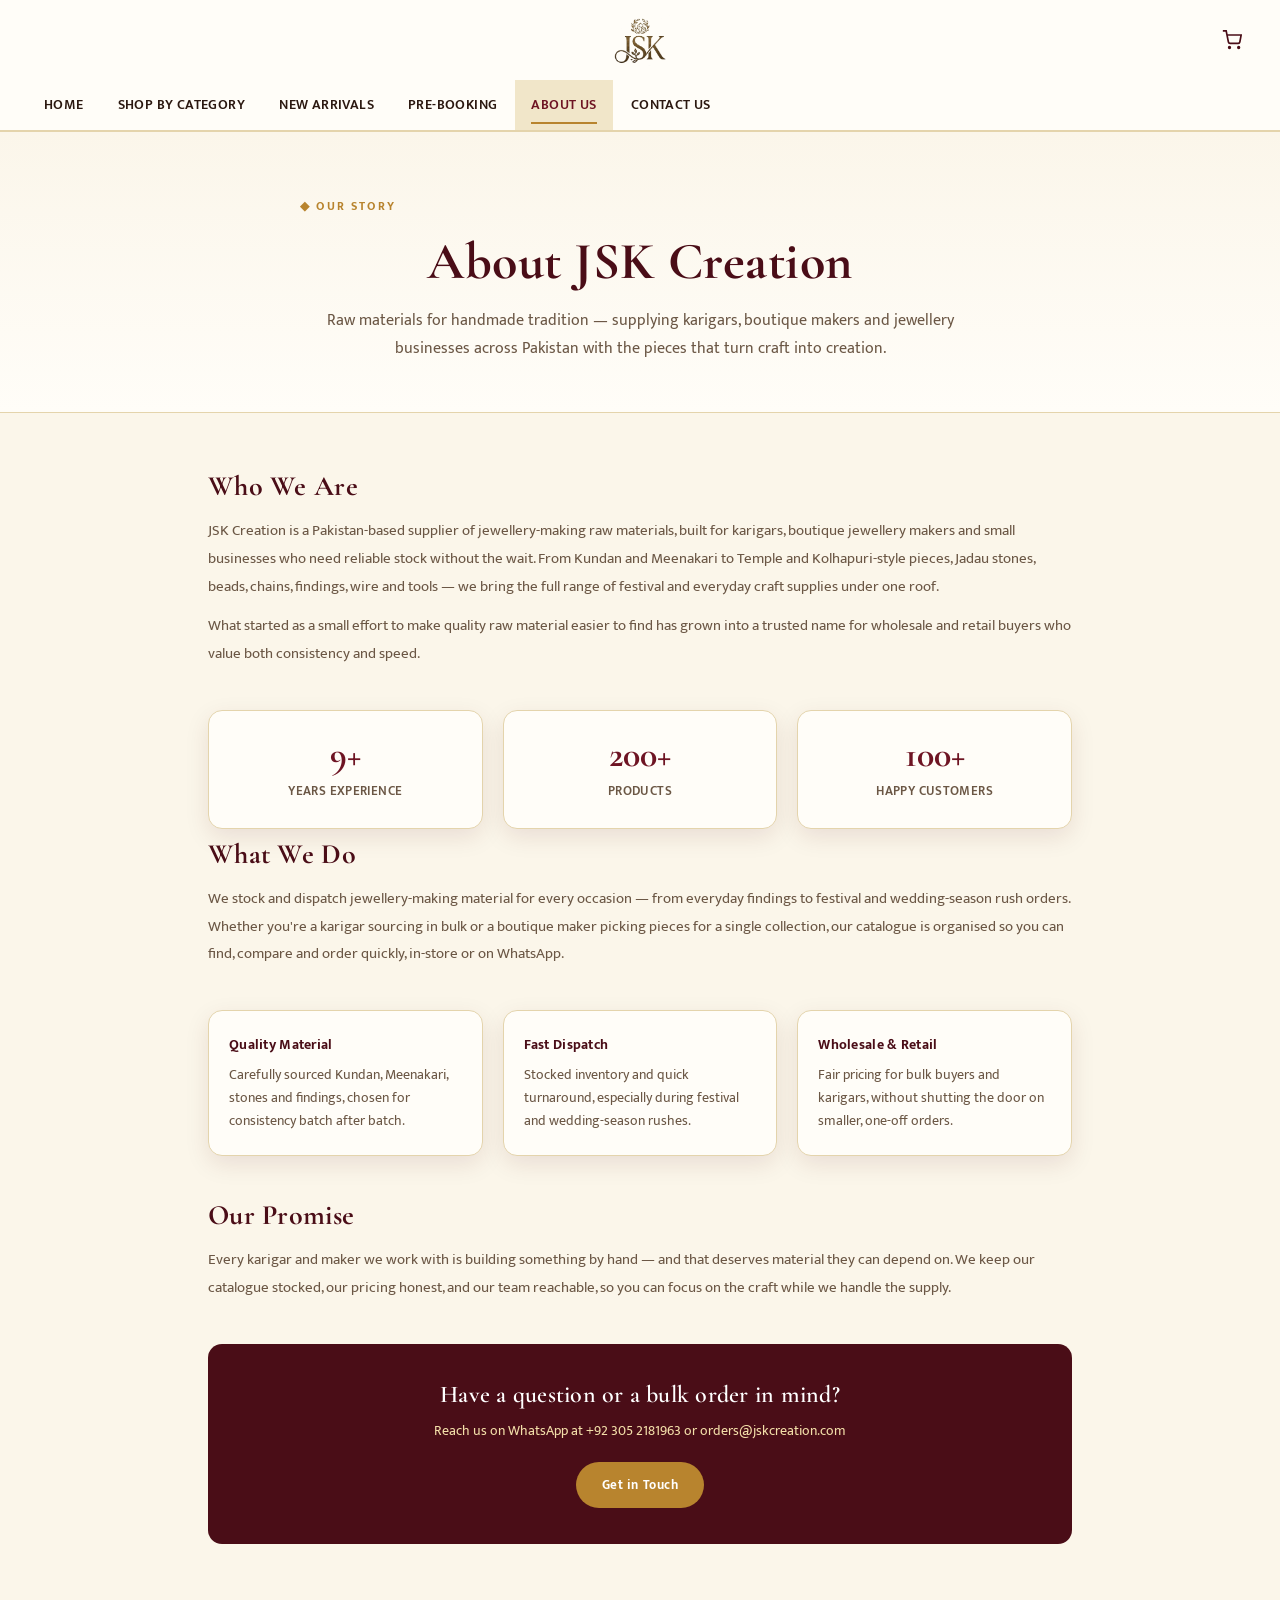
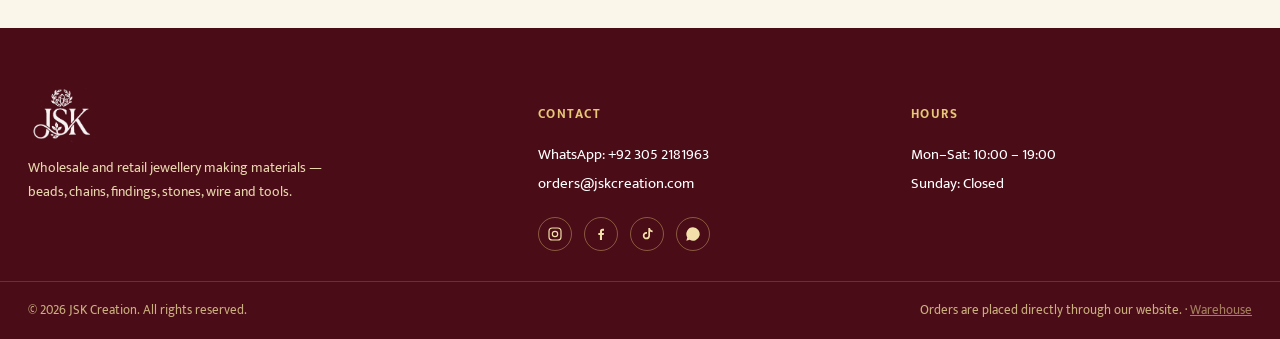
==== about.html @ a43fcdb5 "Add files via upload" ====
<!DOCTYPE html>
<html lang="en">
<head>
<meta charset="UTF-8">
<meta name="viewport" content="width=device-width, initial-scale=1.0">
<title>About Us — JSK Creation | Jewellery Making Raw Materials, Pakistan</title>
<link rel="icon" href="favicon.ico" sizes="any">
<link rel="icon" type="image/png" sizes="32x32" href="favicon-32x32.png">
<link rel="icon" type="image/png" sizes="16x16" href="favicon-16x16.png">
<link rel="apple-touch-icon" sizes="180x180" href="apple-touch-icon.png">
<link rel="icon" type="image/png" sizes="192x192" href="favicon-192.png">
<link rel="preconnect" href="https://fonts.googleapis.com">
<link href="https://fonts.googleapis.com/css2?family=Cormorant+Garamond:ital,wght@0,500;0,600;0,700;1,500&family=Mukta:wght@300;400;500;600;700&display=swap" rel="stylesheet">
<style>
/* ============ TOKENS ============ */
:root{
  --ivory:#FBF6EA;
  --ivory-deep:#F1E6C9;
  --paper:#FFFDF8;
  --maroon:#6E1423;
  --maroon-deep:#4A0D17;
  --maroon-soft:#8C2233;
  --gold:#B8842E;
  --gold-light:#E7C878;
  --gold-pale:#F3DFA9;
  --green:#2E4A3B;
  --green-deep:#1C2F26;
  --ink:#2B1810;
  --ink-soft:#6B5745;
  --line:#E4D4AC;
  --white:#FFFFFF;
  --shadow: 0 8px 24px rgba(74,13,23,0.10);
  --shadow-lg: 0 20px 50px rgba(74,13,23,0.18);
  --radius: 14px;
  --maxw: 1280px;
  --ease: cubic-bezier(.4,0,.2,1);
  --ease-out: cubic-bezier(.16,1,.3,1);
}
*{box-sizing:border-box;}
html{scroll-behavior:smooth;}
body{
  margin:0;
  background:var(--ivory);
  color:var(--ink);
  font-family:'Mukta',sans-serif;
  font-weight:400;
  -webkit-font-smoothing:antialiased;
}
h1,h2,h3,h4{
  font-family:'Cormorant Garamond',serif;
  font-weight:600;
  color:var(--maroon-deep);
  margin:0;
  letter-spacing:.01em;
}
a{color:inherit;text-decoration:none;}
button{font-family:inherit;cursor:pointer;}
img{max-width:100%;display:block;}
.wrap{max-width:var(--maxw);margin:0 auto;padding:0 28px;}
.eyebrow{
  font-family:'Mukta',sans-serif;
  font-size:12.5px;
  font-weight:700;
  letter-spacing:.16em;
  text-transform:uppercase;
  color:var(--maroon);
}
.eyebrow::before{content:"◆ ";color:var(--gold);}
:focus-visible{outline:2px solid var(--maroon);outline-offset:2px;}

/* ============ HEADER ============ */
header.site-header{
  background:var(--paper);
  border-bottom:1px solid var(--line);
  position:sticky;top:0;z-index:60;
  transition:box-shadow 0.45s ease;transition-timing-function:var(--ease);
}
header.site-header.is-scrolled{box-shadow:0 6px 22px rgba(74,13,23,.09);}
.header-row{
  display:grid;grid-template-columns:1fr auto 1fr;align-items:center;
  padding:14px 28px;gap:16px;
}
.header-row .left-slot{display:flex;align-items:center;gap:10px;}
.logo{
  display:flex;align-items:center;gap:10px;
  font-family:'Cormorant Garamond',serif;
  font-size:clamp(21px,3vw,28px);font-weight:700;color:var(--maroon-deep);
  min-width:0;justify-self:center;
}
.logo .logo-text{min-width:0;overflow:hidden;text-overflow:ellipsis;white-space:nowrap;}
.logo-mark{height:52px;width:auto;flex:none;display:block;}
.logo small{display:block;font-family:'Mukta',sans-serif;font-size:10.5px;letter-spacing:.14em;color:var(--ink-soft);font-weight:600;text-transform:uppercase;white-space:nowrap;}
.header-actions{display:flex;align-items:center;gap:6px;flex:none;justify-self:end;}
.icon-btn{
  background:none;border:none;color:var(--maroon-deep);
  display:flex;align-items:center;justify-content:center;
  width:40px;height:40px;border-radius:50%;position:relative;
  transition:background 0.25s;transition-timing-function:var(--ease);flex:none;
}
.icon-btn:hover{background:var(--ivory-deep);}
.icon-btn svg{width:20px;height:20px;}
.cart-count{
  position:absolute;top:-2px;right:-2px;background:var(--maroon);color:#fff;
  font-size:10.5px;font-weight:700;border-radius:50%;width:17px;height:17px;
  display:flex;align-items:center;justify-content:center;border:1.5px solid var(--paper);
}
.search-box{
  display:flex;align-items:center;gap:8px;background:var(--ivory-deep);
  border-radius:30px;padding:0;max-width:0;overflow:hidden;transition:max-width 0.5s ease, padding 0.5s ease;transition-timing-function:var(--ease);
}
.search-box.open{max-width:240px;padding:0 6px 0 16px;}
.search-box input{
  border:none;background:none;outline:none;padding:9px 0;font-family:'Mukta',sans-serif;
  font-size:14px;width:180px;color:var(--ink);
}
.search-box svg{width:16px;height:16px;color:var(--ink-soft);flex:none;}

/* animated hamburger icon */
.mobile-toggle{flex:none;}
.mobile-toggle .hbg{width:20px;height:14px;position:relative;display:block;}
.mobile-toggle .hbg span{
  position:absolute;left:0;width:100%;height:2px;background:currentColor;border-radius:2px;
  transition:transform 0.45s ease, opacity 0.35s ease, top 0.35s ease;transition-timing-function:var(--ease);
}
.mobile-toggle .hbg span:nth-child(1){top:0;}
.mobile-toggle .hbg span:nth-child(2){top:6px;}
.mobile-toggle .hbg span:nth-child(3){top:12px;}
.mobile-toggle.active .hbg span:nth-child(1){top:6px;transform:rotate(45deg);}
.mobile-toggle.active .hbg span:nth-child(2){opacity:0;}
.mobile-toggle.active .hbg span:nth-child(3){top:6px;transform:rotate(-135deg);}

/* mobile nav backdrop */
.nav-overlay{
  position:fixed;inset:0;background:rgba(43,24,16,.38);
  opacity:0;visibility:hidden;transition:opacity 0.45s ease, visibility 0.45s ease;transition-timing-function:var(--ease);z-index:74;
}
.nav-overlay.open{opacity:1;visibility:visible;}

/* ============ NAV / MEGA MENU ============ */
nav.main-nav{background:var(--paper);border-bottom:1px solid var(--line);}
.nav-row{display:flex;align-items:center;gap:2px;padding:0 28px;max-width:var(--maxw);margin:0 auto;position:relative;}
.nav-item{position:relative;}
.nav-link{
  display:flex;align-items:center;gap:5px;color:var(--ink);
  font-size:13.5px;font-weight:600;letter-spacing:.03em;text-transform:uppercase;
  padding:14px 16px;transition:color 0.25s, background 0.25s;transition-timing-function:var(--ease);
}
.nav-link:hover, .nav-link.active{color:var(--maroon);background:var(--ivory-deep);}
.nav-link svg{width:12px;height:12px;transition:transform 0.35s;transition-timing-function:var(--ease);}
.nav-item:hover .nav-link svg{transform:rotate(180deg);}
.mega-panel{
  position:absolute;left:0;top:100%;background:var(--paper);
  border:1px solid var(--line);border-top:3px solid var(--gold);
  box-shadow:var(--shadow-lg);border-radius:0 0 10px 10px;
  padding:26px 30px;display:none;gap:26px 34px;width:min(920px, 86vw);
  grid-template-columns:repeat(5,1fr);z-index:70;
}
.nav-item:hover .mega-panel, .nav-item:focus-within .mega-panel{display:grid;}
.mega-panel-more{grid-template-columns:1fr;width:220px;padding:16px;}
.mega-col h5{
  font-family:'Mukta',sans-serif;font-size:12px;font-weight:700;letter-spacing:.08em;
  text-transform:uppercase;color:var(--maroon);margin-bottom:10px;display:flex;align-items:center;gap:6px;
}
.mega-col h5 .ic{width:15px;height:15px;color:var(--gold);flex:none;}
.mega-col ul{list-style:none;margin:0;padding:0;}
.mega-col li a{
  display:block;padding:5px 0;font-size:13.5px;color:var(--ink-soft);
  border-bottom:1px dashed transparent;transition:color 0.25s;transition-timing-function:var(--ease);
}
.mega-col li a:hover{color:var(--maroon);border-color:var(--gold-light);}
.mega-view-all{grid-column:1/-1;border-top:1px dashed var(--line);padding-top:14px;margin-top:2px;text-align:center;}
.mega-view-all a{
  font-family:'Mukta',sans-serif;font-size:12.5px;font-weight:700;letter-spacing:.04em;
  text-transform:uppercase;color:var(--maroon);
}
.mega-view-all a:hover{color:var(--maroon-deep);}
.mobile-toggle{display:none;background:none;border:none;color:var(--maroon-deep);padding:12px;}
.mobile-toggle svg{width:22px;height:22px;}
.nav-link{position:relative;}
.nav-link::after{
  content:"";position:absolute;left:16px;right:16px;bottom:6px;height:2px;background:var(--gold);
  transform:scaleX(0);transform-origin:left;transition:transform 0.35s ease;transition-timing-function:var(--ease);
}
.nav-link:hover::after, .nav-link.active::after{transform:scaleX(1);}

/* ============ HERO / PROMO BANNER ============ */
.hero{position:relative;background:var(--paper);padding:0;}
.btn{
  display:inline-flex;align-items:center;gap:8px;padding:13px 26px;border-radius:40px;
  font-size:14px;font-weight:700;letter-spacing:.03em;text-transform:uppercase;
  border:1.5px solid transparent;transition:transform 0.25s, box-shadow 0.25s, background 0.25s, color 0.25s;transition-timing-function:var(--ease);
}
.btn:active{transform:scale(.97);}
.btn-primary{background:var(--maroon);color:#fff;box-shadow:0 10px 22px rgba(110,20,35,.28);}
.btn-primary:hover{background:var(--maroon-deep);box-shadow:0 12px 26px rgba(110,20,35,.36);}
.btn-outline{border-color:var(--maroon);color:var(--maroon);}
.btn-outline:hover{background:var(--maroon);color:#fff;}
.btn-gold{background:var(--gold);color:var(--maroon-deep);}
.btn-gold:hover{background:var(--gold-light);}
.btn[disabled]{opacity:.7;cursor:default;}

/* full-bleed promo banner slider (signature element) */
.hero-split{width:100%;}
.hero-slider{position:relative;width:100%;height:480px;overflow:hidden;}
.hero-slides{position:relative;width:100%;height:100%;}
.hero-slide{position:absolute;inset:0;opacity:0;pointer-events:none;transition:opacity 0.7s ease;transition-timing-function:var(--ease);}
.hero-slide.active{opacity:1;pointer-events:auto;}
.slide-art{position:relative;width:100%;height:100%;}

.promo-banner{position:relative;width:100%;height:100%;display:flex;align-items:center;overflow:hidden;background:var(--maroon-deep);}
.promo-photo{position:absolute;inset:0;width:100%;height:100%;object-fit:cover;object-position:center;z-index:0;}
.promo-scrim{position:absolute;inset:0;z-index:1;}
.promo-1 .promo-scrim{background:linear-gradient(100deg, rgba(74,13,23,.94) 0%, rgba(74,13,23,.80) 30%, rgba(74,13,23,.30) 60%, rgba(74,13,23,.08) 85%);}
.promo-2 .promo-scrim{background:linear-gradient(100deg, rgba(28,47,38,.94) 0%, rgba(28,47,38,.80) 30%, rgba(28,47,38,.30) 60%, rgba(28,47,38,.08) 85%);}
.promo-3 .promo-scrim{background:linear-gradient(100deg, rgba(110,20,35,.94) 0%, rgba(110,20,35,.80) 30%, rgba(110,20,35,.30) 60%, rgba(110,20,35,.08) 85%);}
.promo-4 .promo-scrim{background:linear-gradient(100deg, rgba(43,47,74,.94) 0%, rgba(43,47,74,.80) 30%, rgba(43,47,74,.30) 60%, rgba(43,47,74,.08) 85%);}

.promo-frame{
  position:absolute;inset:14px;border:1px solid rgba(255,255,255,.35);
  border-radius:4px;pointer-events:none;z-index:2;
}
.promo-content{position:relative;z-index:3;max-width:640px;padding:0 6vw;}
.promo-eyebrow{
  display:inline-flex;align-items:center;gap:8px;color:var(--gold-pale);
  font-size:12.5px;font-weight:700;letter-spacing:.16em;text-transform:uppercase;margin-bottom:16px;
}
.promo-eyebrow::before{content:"◆";color:var(--gold-light);}
.promo-content h1{
  font-family:'Cormorant Garamond',serif;font-weight:700;text-transform:uppercase;
  font-size:clamp(30px,4.6vw,58px);line-height:1.05;color:#fff;margin-bottom:16px;
  text-shadow:0 4px 24px rgba(0,0,0,.25);
}
.promo-content h1 span{color:var(--gold-light);}
.promo-content p{font-size:15.5px;line-height:1.7;color:rgba(255,255,255,.86);max-width:440px;margin-bottom:26px;}
.promo-cta{
  position:absolute;right:32px;bottom:28px;z-index:5;
  display:inline-flex;align-items:center;gap:8px;background:var(--maroon-deep);color:#fff;
  border:1.5px solid var(--gold-light);padding:13px 26px;border-radius:40px;
  font-size:12.5px;font-weight:700;letter-spacing:.06em;text-transform:uppercase;
  box-shadow:0 12px 26px rgba(0,0,0,.3);transition:transform 0.25s, background 0.25s;transition-timing-function:var(--ease);
}
.promo-cta:hover{transform:translateY(-2px);background:var(--maroon);}

.slide-arrow{
  position:absolute;top:50%;transform:translateY(-50%);width:42px;height:42px;border-radius:50%;
  background:rgba(255,255,255,.14);border:1px solid rgba(255,255,255,.5);display:flex;align-items:center;justify-content:center;
  color:#fff;opacity:0;transition:opacity 0.35s, background 0.25s;transition-timing-function:var(--ease);z-index:6;backdrop-filter:blur(3px);
}
.slide-arrow svg{width:18px;height:18px;}
.slide-arrow:hover{background:rgba(255,255,255,.28);}
.hero-slider:hover .slide-arrow{opacity:1;}
.slide-arrow.prev{left:20px;}
.slide-arrow.next{right:20px;}
.slide-dots{position:absolute;bottom:20px;left:50%;transform:translateX(-50%);display:flex;gap:8px;z-index:6;}
.slide-dot{width:9px;height:9px;border-radius:5px;border:1.5px solid rgba(255,255,255,.7);background:rgba(255,255,255,.25);cursor:pointer;transition:all 0.35s;transition-timing-function:var(--ease);padding:0;}
.slide-dot.active{background:var(--gold-light);border-color:var(--gold-light);width:26px;}
.breadcrumb-row{padding:14px 0;font-size:13px;color:var(--ink-soft);border-bottom:1px solid var(--line);}
.breadcrumb-row .wrap{padding:0 28px;}
.breadcrumb-row a{color:var(--maroon);font-weight:600;}
@media (max-width:1080px){
}
@media (max-width:860px){
  .hero-slider{height:380px;}
  .promo-content p{display:none;}
}
@media (max-width:720px){
  .hero-slider{height:300px;}
  .promo-content{padding:0 24px;}
  .promo-cta{right:20px;bottom:22px;padding:11px 18px;font-size:11px;}
}
@media (max-width:480px){
}

/* ============ SECTION SHARED ============ */
section{padding:56px 0;}
.section-head{display:flex;justify-content:space-between;align-items:flex-end;margin-bottom:28px;gap:20px;flex-wrap:wrap;}
.section-head h2{font-size:clamp(26px,3vw,38px);font-style:italic;}
.section-head p.sub{color:var(--ink-soft);margin-top:6px;font-size:14.5px;}
.link-more{font-size:13px;font-weight:700;letter-spacing:.05em;text-transform:uppercase;color:var(--maroon);border-bottom:1.5px solid var(--gold);padding-bottom:2px;white-space:nowrap;}
.link-more:hover{color:var(--maroon-deep);}

/* ============ TRENDING SCROLL ============ */
.trending-scroll{
  display:flex;gap:18px;overflow-x:auto;scroll-snap-type:x mandatory;
  margin:0 -28px;width:calc(100% + 56px);padding:6px 20px 18px;
}
.trending-scroll::-webkit-scrollbar{height:6px;}
.trending-scroll::-webkit-scrollbar-thumb{background:var(--gold-light);border-radius:6px;}
.trend-tile{
  flex:none;width:168px;scroll-snap-align:start;text-align:center;cursor:pointer;
  position:relative;padding-top:12px;
}
.trend-tile .art{
  width:168px;height:168px;border-radius:50%;position:relative;overflow:hidden;
  border:3px solid var(--gold);box-shadow:var(--shadow);transition:transform 0.35s, box-shadow 0.35s;transition-timing-function:var(--ease);
}
.trend-tile:hover .art{transform:translateY(-6px);box-shadow:var(--shadow-lg);}
.trend-tile p{margin-top:12px;font-weight:600;font-size:14.5px;color:var(--maroon-deep);}
.trend-tile .badge-tag{
  position:absolute;top:0;left:50%;transform:translateX(-50%);white-space:nowrap;
  box-shadow:0 3px 8px rgba(74,13,23,.25);
}

/* ============ PRODUCT ART (reusable swatches) ============ */
.product-art{
  aspect-ratio:1/1;border-radius:var(--radius);position:relative;overflow:hidden;
  background:linear-gradient(150deg, var(--base1), var(--base2));
}
.trend-tile .art{background:linear-gradient(150deg, var(--base1), var(--base2));}
[data-art="cluster"]{
  background-image:
    radial-gradient(circle at 32% 32%, var(--c1) 0 15%, transparent 16%),
    radial-gradient(circle at 32% 32%, var(--gold) 0 19%, transparent 20%),
    radial-gradient(circle at 68% 26%, var(--c2) 0 11%, transparent 12%),
    radial-gradient(circle at 68% 26%, var(--gold) 0 14.5%, transparent 15.5%),
    radial-gradient(circle at 54% 60%, var(--c1) 0 18%, transparent 19%),
    radial-gradient(circle at 54% 60%, var(--gold) 0 22.5%, transparent 23.5%),
    radial-gradient(circle at 78% 68%, var(--c2) 0 9%, transparent 10%),
    radial-gradient(circle at 78% 68%, var(--gold) 0 12%, transparent 13%),
    radial-gradient(circle at 22% 76%, var(--c2) 0 8%, transparent 9%),
    radial-gradient(circle at 22% 76%, var(--gold) 0 10.5%, transparent 11.5%),
    linear-gradient(150deg, var(--base1), var(--base2));
}
[data-art="strand"]{
  background-image:
    radial-gradient(circle at 15% 50%, var(--c1) 0 8%, transparent 9%),
    radial-gradient(circle at 15% 50%, var(--gold) 0 10.5%, transparent 11.5%),
    radial-gradient(circle at 35% 38%, var(--c2) 0 8%, transparent 9%),
    radial-gradient(circle at 35% 38%, var(--gold) 0 10.5%, transparent 11.5%),
    radial-gradient(circle at 55% 58%, var(--c1) 0 8%, transparent 9%),
    radial-gradient(circle at 55% 58%, var(--gold) 0 10.5%, transparent 11.5%),
    radial-gradient(circle at 75% 40%, var(--c2) 0 8%, transparent 9%),
    radial-gradient(circle at 75% 40%, var(--gold) 0 10.5%, transparent 11.5%),
    radial-gradient(circle at 90% 58%, var(--c1) 0 7%, transparent 8%),
    radial-gradient(circle at 90% 58%, var(--gold) 0 9.5%, transparent 10.5%),
    linear-gradient(150deg, var(--base1), var(--base2));
}
[data-art="flat"]{
  background-image:
    radial-gradient(circle at 50% 46%, var(--c1) 0 30%, transparent 31%),
    radial-gradient(circle at 50% 46%, var(--gold) 0 34%, transparent 35%),
    radial-gradient(circle at 50% 46%, transparent 0 21%, var(--c2) 22% 24%, transparent 25%),
    linear-gradient(150deg, var(--base1), var(--base2));
}
.product-art::before{
  content:"";position:absolute;left:50%;bottom:6%;width:72%;height:16%;
  background:radial-gradient(ellipse at center, rgba(43,24,16,.30), transparent 72%);
  transform:translateX(-50%);border-radius:50%;z-index:0;
}
.product-art::after{
  content:"";position:absolute;inset:0;
  background:linear-gradient(120deg, rgba(255,255,255,.28), transparent 42%);
}
.badge-tag{
  position:absolute;top:10px;left:10px;background:var(--maroon);color:#fff;
  font-size:10.5px;font-weight:700;letter-spacing:.05em;text-transform:uppercase;
  padding:4px 9px;border-radius:20px;z-index:2;
}

/* ---- redesigned card media / actions ---- */
.card .card-media{position:relative;padding:8px;}
.media-actions{
  position:absolute;top:24px;right:24px;display:flex;flex-direction:column;gap:8px;
  opacity:0;transform:translateX(8px);transition:opacity 0.35s, transform 0.35s;transition-timing-function:var(--ease);z-index:4;
}
.card:hover .media-actions{opacity:1;transform:translateX(0);}
.media-btn{
  width:34px;height:34px;border-radius:50%;background:#fff;border:1px solid var(--line);
  display:flex;align-items:center;justify-content:center;box-shadow:var(--shadow);color:var(--maroon-deep);
  transition:background 0.25s, color 0.25s, transform 0.25s;transition-timing-function:var(--ease);
}
.media-btn:hover{transform:scale(1.07);}
.media-btn.wishlisted{background:var(--maroon);color:#fff;border-color:var(--maroon);}
.media-btn svg{width:16px;height:16px;}
.quick-view-btn{
  position:absolute;left:50%;bottom:22px;transform:translate(-50%,10px);opacity:0;
  background:var(--maroon-deep);color:#fff;padding:9px 20px;border-radius:30px;font-size:11.5px;font-weight:700;
  letter-spacing:.05em;text-transform:uppercase;transition:opacity 0.35s, transform 0.35s;transition-timing-function:var(--ease);z-index:4;white-space:nowrap;
  display:flex;align-items:center;gap:6px;border:none;outline:none;
}
.quick-view-btn svg{width:13px;height:13px;}
.card:hover .quick-view-btn{opacity:1;transform:translate(-50%,0);}
.rating-row{display:flex;align-items:center;gap:6px;font-size:11.5px;color:var(--ink-soft);}
.stars{display:flex;gap:1px;color:var(--gold);}
.stars svg{width:12px;height:12px;}
.card-name.clickable{cursor:pointer;transition:color 0.25s;transition-timing-function:var(--ease);}
.card-name.clickable:hover{color:var(--maroon);}

/* ============ SEASONAL BANNER ============ */
.seasonal{background:linear-gradient(120deg, var(--maroon-deep), var(--maroon) 60%, var(--maroon-soft));color:var(--ivory);}
.seasonal .banner-inner{
  display:flex;justify-content:space-between;align-items:center;gap:24px;flex-wrap:wrap;
  padding:38px 40px;border-radius:20px;
  background:radial-gradient(circle at 90% 10%, rgba(230,190,100,.18), transparent 55%);
  border:1px solid rgba(231,200,120,.3);
}
.seasonal h2{color:#fff;font-size:clamp(24px,3vw,36px);font-style:italic;}
.seasonal p{color:var(--gold-pale);margin-top:8px;max-width:420px;line-height:1.6;font-size:14.5px;}
.seasonal-grid{display:grid;grid-template-columns:repeat(4,1fr);gap:18px;margin-top:30px;}

/* ============ PRODUCT GRID / CARDS ============ */
.product-grid{display:grid;grid-template-columns:repeat(4,1fr);gap:22px;}
.card{
  background:var(--paper);border:1px solid var(--line);border-radius:var(--radius);
  overflow:hidden;display:flex;flex-direction:column;transition:box-shadow 0.35s, transform 0.35s;transition-timing-function:var(--ease);
  position:relative;
}
.card:hover{box-shadow:var(--shadow-lg);transform:translateY(-3px);}
.card-body{padding:6px 16px 18px;display:flex;flex-direction:column;gap:8px;flex:1;}
.card-name{font-family:'Cormorant Garamond',serif;font-size:23px;font-weight:600;color:var(--maroon-deep);line-height:1.25;min-height:auto;}
.card-price{font-size:15px;font-weight:700;color:var(--ink);}
.card-price .from{font-size:11px;color:var(--ink-soft);font-weight:500;text-transform:uppercase;letter-spacing:.04em;display:block;}
.variant-control{margin-top:2px;}
.variant-summary{
  width:100%;display:flex;align-items:center;justify-content:space-between;gap:8px;
  padding:9px 12px;border:1.3px solid var(--line);border-radius:9px;background:var(--ivory);
  font-family:'Mukta',sans-serif;font-size:12.5px;font-weight:600;color:var(--ink);
  cursor:pointer;transition:border-color 0.25s, background 0.25s;transition-timing-function:var(--ease);text-align:left;
}
.variant-summary:hover{border-color:var(--gold);}
.variant-summary .chev{width:14px;height:14px;color:var(--ink-soft);flex:none;transition:transform 0.35s;transition-timing-function:var(--ease);}
.variant-summary.open{border-color:var(--maroon);background:var(--paper);}
.variant-summary.open .chev{transform:rotate(180deg);}
.vsummary-text{overflow:hidden;text-overflow:ellipsis;white-space:nowrap;}
.variant-panel{
  display:none;flex-direction:column;gap:10px;
  padding:12px 12px 2px;margin-top:6px;border-top:1px dashed var(--line);
}
.variant-panel.open{display:flex;animation:panelIn .18s var(--ease-out);}
@keyframes panelIn{from{opacity:0;transform:translateY(-4px);}to{opacity:1;transform:translateY(0);}}
.variant-group label{font-size:10px;text-transform:uppercase;letter-spacing:.07em;color:var(--ink-soft);font-weight:700;display:block;margin-bottom:6px;}
.chip-row{display:flex;flex-wrap:wrap;gap:6px;}
.chip{
  padding:6px 12px;border-radius:20px;border:1.3px solid var(--line);background:var(--paper);
  font-family:'Mukta',sans-serif;font-size:11.5px;font-weight:600;color:var(--ink);cursor:pointer;
  display:inline-flex;align-items:center;gap:5px;transition:all 0.25s;transition-timing-function:var(--ease);white-space:nowrap;
  max-width:104px;overflow:hidden;text-overflow:ellipsis;
}
.chip:hover{border-color:var(--gold);}
.chip.active{background:var(--maroon-deep);border-color:var(--maroon-deep);color:#fff;}
.chip .dot{width:9px;height:9px;border-radius:50%;flex:none;box-shadow:0 0 0 1px rgba(0,0,0,.15);}
.chip-more{
  padding:6px 11px;border-radius:20px;border:1.3px dashed var(--line);background:none;
  font-family:'Mukta',sans-serif;font-size:11.5px;font-weight:700;color:var(--ink-soft);cursor:pointer;
}
.chip-more:hover{border-color:var(--gold);color:var(--maroon);}
.add-btn{
  margin-top:10px;width:100%;padding:11px;border-radius:9px;border:none;
  background:var(--maroon-deep);color:#fff;font-weight:600;font-size:13.5px;letter-spacing:.01em;
  display:flex;align-items:center;justify-content:center;gap:8px;transition:background 0.25s, transform 0.2s;transition-timing-function:var(--ease);
}
.add-btn:hover{background:var(--maroon);}
.add-btn:active{transform:scale(.98);}
.add-btn .spinner{width:15px;height:15px;border:2px solid rgba(255,255,255,.4);border-top-color:#fff;border-radius:50%;animation:spin2 .7s linear infinite;display:none;}
.add-btn.loading .spinner{display:inline-block;}
.add-btn.loading .lbl{display:none;}
.add-btn .lbl{display:inline;}
@keyframes spin2{to{transform:rotate(360deg);}}

.load-more-wrap{text-align:center;margin-top:36px;}

/* secondary banners */
.dual-banners{display:grid;grid-template-columns:1fr 1fr;gap:22px;}
.dual-banner{
  border-radius:18px;padding:34px;min-height:190px;display:flex;flex-direction:column;justify-content:center;gap:12px;position:relative;overflow:hidden;
  border:1px solid var(--line);
}
.dual-banner.b1{background:linear-gradient(135deg, var(--ivory-deep), var(--gold-pale));}
.dual-banner.b2{background:linear-gradient(135deg, #EFE6D8, var(--ivory-deep));}
.dual-banner h3{font-size:26px;font-style:italic;}
.dual-banner p{color:var(--ink-soft);font-size:14px;max-width:280px;}

/* discovery tiles */
.discover-grid{display:grid;grid-template-columns:repeat(6,1fr);gap:16px;}
.discover-tile{
  background:var(--paper);border:1px solid var(--line);border-radius:14px;padding:0 0 16px;
  text-align:center;transition:transform 0.25s, box-shadow 0.25s, border-color 0.25s;transition-timing-function:var(--ease);overflow:hidden;
}
.discover-tile:hover{transform:translateY(-4px);box-shadow:var(--shadow);border-color:var(--gold);}
.discover-tile .tile-art{border-radius:0;aspect-ratio:4/3;margin-bottom:14px;}
.discover-tile .ic-wrap{
  width:48px;height:48px;border-radius:50%;margin:-38px auto 12px;position:relative;z-index:2;
  background:var(--paper);border:2px solid var(--gold);
  display:flex;align-items:center;justify-content:center;box-shadow:var(--shadow);
}
.discover-tile .ic-wrap svg{width:22px;height:22px;color:var(--maroon-deep);}
.discover-tile p{font-weight:600;font-size:13.5px;color:var(--maroon-deep);}

/* trust badges */
.trust-row{display:grid;grid-template-columns:repeat(4,1fr);gap:20px;}
.trust-item{display:flex;align-items:center;gap:14px;padding:18px;background:var(--paper);border:1px solid var(--line);border-radius:14px;}
.trust-item .ic{
  width:44px;height:44px;border-radius:50%;background:var(--green-deep);display:flex;align-items:center;justify-content:center;flex:none;
}
.trust-item .ic svg{width:22px;height:22px;color:var(--gold-light);}
.trust-item h4{font-size:14.5px;color:var(--maroon-deep);}
.trust-item p{font-size:12.5px;color:var(--ink-soft);margin-top:2px;}

/* newsletter */
.newsletter{
  background:linear-gradient(135deg, var(--green-deep), var(--green));
  border-radius:22px;padding:46px 40px;display:flex;justify-content:space-between;align-items:center;gap:24px;flex-wrap:wrap;color:#fff;
}
.newsletter h2{color:#fff;font-style:italic;font-size:clamp(22px,3vw,32px);}
.newsletter p{color:#D9E6DC;font-size:14px;margin-top:6px;max-width:380px;}
.newsletter-form{display:flex;gap:10px;flex-wrap:wrap;}
.newsletter-form input{
  padding:13px 18px;border-radius:30px;border:1px solid rgba(255,255,255,.3);background:rgba(255,255,255,.08);
  color:#fff;font-family:'Mukta',sans-serif;min-width:230px;
}
.newsletter-form input::placeholder{color:#cfe0d3;}

/* ============ FOOTER ============ */
footer{background:var(--maroon-deep);color:var(--gold-pale);margin-top:20px;}
.footer-grid{
  display:grid;grid-template-columns:1.4fr 1fr 1fr;gap:32px;padding:56px 28px 30px;max-width:var(--maxw);margin:0 auto;
}
.footer-grid h5{color:var(--gold-light);font-family:'Mukta',sans-serif;font-size:12.5px;font-weight:700;letter-spacing:.12em;text-transform:uppercase;margin-bottom:16px;}
.footer-grid ul{list-style:none;margin:0;padding:0;display:flex;flex-direction:column;gap:9px;}
.footer-grid ul a{font-size:13.5px;color:var(--gold-pale);opacity:.9;transition:opacity 0.25s;transition-timing-function:var(--ease);}
.footer-grid ul a:hover{opacity:1;text-decoration:underline;}
.footer-brand .logo{color:#fff;justify-self:start;}
.footer-brand .logo-mark{height:58px;filter:brightness(0) invert(1) opacity(.95);}
.footer-brand p{font-size:14px;line-height:1.75;color:#E9D6AE;margin:14px 0 0;max-width:320px;}
.footer-contact p, .footer-hours p{font-size:14.5px;line-height:2;color:#fff;margin:0;}
.footer-social{display:flex;gap:12px;margin-top:18px;}
.footer-social a{
  width:34px;height:34px;border-radius:50%;border:1px solid rgba(231,200,120,.4);
  display:flex;align-items:center;justify-content:center;transition:background 0.25s;transition-timing-function:var(--ease);
}
.footer-social a:hover{background:rgba(231,200,120,.15);}
.footer-social svg{width:16px;height:16px;}
.footer-bottom{
  border-top:1px solid rgba(231,200,120,.2);padding:18px 28px;display:flex;justify-content:space-between;
  max-width:var(--maxw);margin:0 auto;font-size:12.5px;color:#CBAF7E;flex-wrap:wrap;gap:10px;
}
.footer-bottom a{color:#CBAF7E;text-decoration:underline;}
.wa-float{
  position:fixed;right:22px;bottom:22px;width:52px;height:52px;border-radius:50%;
  background:#25D366;color:#fff;display:flex;align-items:center;justify-content:center;
  box-shadow:0 6px 18px rgba(0,0,0,.25);z-index:60;transition:transform .2s var(--ease);
}
.wa-float:hover{transform:scale(1.08);}
.wa-float svg{width:26px;height:26px;}
@media (max-width:640px){
  .wa-float{right:16px;bottom:16px;width:46px;height:46px;}
  .wa-float svg{width:22px;height:22px;}
}
.foot-admin-link{color:#8C7A56;opacity:.7;transition:opacity .25s ease;}
.foot-admin-link:hover{opacity:1;color:#CBAF7E;}

/* ============ CART DRAWER ============ */
.overlay{
  position:fixed;inset:0;background:rgba(43,24,16,.45);opacity:0;pointer-events:none;transition:opacity 0.45s;transition-timing-function:var(--ease);z-index:190;
}
.overlay.open{opacity:1;pointer-events:auto;}
.cart-drawer{
  position:fixed;top:0;right:0;height:100%;width:400px;max-width:92vw;background:var(--paper);
  z-index:195;transform:translateX(100%);transition:transform 0.55s ease;transition-timing-function:var(--ease);display:flex;flex-direction:column;box-shadow:-10px 0 40px rgba(0,0,0,.2);
}
.cart-drawer.open{transform:translateX(0);}
.cart-head{display:flex;justify-content:space-between;align-items:center;padding:20px 22px;border-bottom:1px solid var(--line);}
.cart-head h3{font-size:22px;font-style:italic;}
.cart-close{background:none;border:none;color:var(--ink);padding:6px;}
.cart-close svg{width:20px;height:20px;}
.cart-items{flex:1;overflow-y:auto;padding:14px 22px;display:flex;flex-direction:column;gap:16px;}
.cart-empty{text-align:center;color:var(--ink-soft);padding:60px 20px;font-size:14px;}
.cart-line{display:flex;gap:12px;padding-bottom:14px;border-bottom:1px dashed var(--line);}
.cart-line .thumb{width:64px;height:64px;border-radius:10px;flex:none;}
.cart-line .info{flex:1;}
.cart-line .info h6{font-family:'Cormorant Garamond',serif;font-size:16px;color:var(--maroon-deep);font-weight:600;}
.cart-line .info .meta{font-size:11.5px;color:var(--ink-soft);margin:3px 0 8px;}
.qty-ctrl{display:flex;align-items:center;gap:10px;}
.qty-ctrl button{width:24px;height:24px;border-radius:50%;border:1px solid var(--line);background:var(--ivory);font-weight:700;display:flex;align-items:center;justify-content:center;font-size:14px;color:var(--maroon);}
.qty-ctrl span{font-size:13.5px;font-weight:600;min-width:16px;text-align:center;}
.line-price{font-weight:700;font-size:13.5px;color:var(--ink);white-space:nowrap;}
.line-remove{background:none;border:none;color:var(--maroon);opacity:.6;padding:4px;}
.line-remove:hover{opacity:1;}
.line-remove svg{width:15px;height:15px;}
.cart-foot{border-top:1px solid var(--line);padding:20px 22px;background:var(--ivory);}
.cart-subtotal{display:flex;justify-content:space-between;font-size:15px;font-weight:700;margin-bottom:14px;}
.cart-foot .btn{width:100%;justify-content:center;margin-bottom:8px;}
.cart-note{font-size:11.5px;color:var(--ink-soft);text-align:center;margin-top:6px;}

/* ============ CHECKOUT — FULL PAGE ============ */
.checkout-page{
  position:fixed;inset:0;z-index:210;background:var(--paper);
  opacity:0;pointer-events:none;transform:translateY(18px);
  transition:opacity 0.5s ease, transform 0.5s ease;transition-timing-function:var(--ease);
  overflow-y:auto;-webkit-overflow-scrolling:touch;
}
.checkout-page.open{opacity:1;pointer-events:auto;transform:translateY(0);}
.checkout-card{max-width:var(--maxw);margin:0 auto;padding:40px 28px 80px;}
.checkout-title{font-size:34px;font-style:italic;color:var(--maroon-deep);margin-bottom:28px;}
.checkout-grid{display:grid;grid-template-columns:1.3fr 1fr;gap:48px;align-items:start;}
.checkout-input{width:100%;padding:12px 14px;border-radius:8px;border:1.5px solid var(--line);font-family:'Mukta',sans-serif;font-size:14.5px;background:var(--paper);}
.checkout-input:focus{outline:none;border-color:var(--maroon);}
.checkout-summary{background:var(--ivory);border:1px solid var(--line);border-radius:14px;padding:24px;position:sticky;top:96px;}
.checkout-summary h3{font-size:18px;font-style:italic;color:var(--maroon-deep);margin-bottom:16px;}
.checkout-summary-items{display:flex;flex-direction:column;gap:12px;max-height:340px;overflow-y:auto;}
.checkout-line{display:flex;gap:10px;align-items:center;}
.checkout-line .thumb{width:48px;height:48px;border-radius:8px;flex:none;}
.checkout-line .info{flex:1;font-size:12.5px;}
.checkout-line .info h6{font-family:'Cormorant Garamond',serif;font-size:14.5px;color:var(--maroon-deep);font-weight:600;}
.checkout-line .info .meta{color:var(--ink-soft);font-size:11px;}
.checkout-line .price{font-size:12.5px;font-weight:700;white-space:nowrap;}
@media (max-width:860px){
  .checkout-grid{grid-template-columns:1fr;}
  .checkout-summary{position:static;}
}

/* ============ PRODUCT DETAIL — FULL PAGE ============ */
.pdp-page{
  position:fixed;inset:0;z-index:160;background:var(--paper);
  opacity:0;pointer-events:none;transform:translateY(18px);
  transition:opacity 0.5s ease, transform 0.5s ease;transition-timing-function:var(--ease);
  overflow-y:auto;-webkit-overflow-scrolling:touch;
}
.pdp-page.open{opacity:1;pointer-events:auto;transform:translateY(0);}
.pdp-topbar{
  position:sticky;top:0;z-index:6;background:var(--paper);border-bottom:1px solid var(--line);
  display:flex;align-items:center;justify-content:space-between;gap:16px;
  padding:14px 28px;
}
.pdp-back{
  display:inline-flex;align-items:center;gap:8px;background:none;border:none;
  color:var(--maroon-deep);font-family:'Mukta',sans-serif;font-size:13.5px;font-weight:700;
  letter-spacing:.03em;text-transform:uppercase;padding:8px 6px;
}
.pdp-back svg{width:18px;height:18px;}
.pdp-back:hover{color:var(--maroon);}
.pdp-topbar .logo{font-size:20px;}
.pdp-card{max-width:var(--maxw);margin:0 auto;position:relative;}

/* ============ ALL CATEGORIES — FULL PAGE ============ */
.categories-page{
  position:fixed;inset:0;z-index:158;background:var(--paper);
  opacity:0;pointer-events:none;transform:translateY(18px);
  transition:opacity 0.5s ease, transform 0.5s ease;transition-timing-function:var(--ease);
  overflow-y:auto;-webkit-overflow-scrolling:touch;
}
.categories-page.open{opacity:1;pointer-events:auto;transform:translateY(0);}
.categories-card{max-width:var(--maxw);margin:0 auto;padding:40px 28px 80px;}
.categories-groups{display:flex;flex-direction:column;gap:30px;margin-top:12px;}
.cat-group{
  background:var(--white);border:1px solid var(--line);border-radius:14px;padding:20px 22px;
}
.cat-group h5{
  font-family:'Mukta',sans-serif;font-size:13px;font-weight:700;letter-spacing:.06em;
  text-transform:uppercase;color:var(--maroon-deep);margin-bottom:14px;display:flex;align-items:center;gap:7px;
}
.cat-group h5 .ic{width:16px;height:16px;color:var(--gold);flex:none;}
/* chips size themselves to their own text — no stretched / equal-width cells */
.cat-group-chips{display:flex;flex-wrap:wrap;gap:10px;}
.cat-chip{
  display:inline-flex;align-items:center;width:fit-content;flex:none;white-space:nowrap;
  padding:9px 16px;border-radius:22px;border:1px solid var(--line);background:var(--ivory);
  font-family:'Mukta',sans-serif;font-size:13px;color:var(--ink-soft);
  transition:background 0.25s, color 0.25s, border-color 0.25s;transition-timing-function:var(--ease);
}
.cat-chip:hover{border-color:var(--gold);background:var(--gold-pale);color:var(--maroon-deep);}
.cat-chip.cat-chip-all{background:var(--maroon-deep);border-color:var(--maroon-deep);color:#fff;font-weight:700;}
.cat-chip.cat-chip-all:hover{background:var(--maroon);border-color:var(--maroon);}
@media (max-width:720px){
  .categories-card{padding:26px 18px 60px;}
  .cat-group{padding:16px 16px;}
}
.pdp-body{display:grid;grid-template-columns:1fr 1fr;gap:0;padding:0 28px;}
.pdp-gallery{padding:36px 36px 36px 0;}
.pdp-main-art{border-radius:16px;margin-bottom:14px;box-shadow:var(--shadow);aspect-ratio:1/1;}
.pdp-thumbs{display:flex;gap:10px;}
.pdp-thumb{width:64px;height:64px;border-radius:10px;cursor:pointer;border:2px solid transparent;overflow:hidden;flex:none;}
.pdp-thumb.active{border-color:var(--maroon);}
.pdp-thumb .product-art{border-radius:8px;}
.pdp-info{padding:36px 0 24px 36px;border-left:1px solid var(--line);}
.pdp-breadcrumb{font-size:12px;color:var(--ink-soft);margin-bottom:14px;}
.pdp-breadcrumb a{color:var(--maroon);}
.pdp-cat{font-size:11px;letter-spacing:.08em;text-transform:uppercase;color:var(--gold);font-weight:700;}
.pdp-info h2{font-size:34px;font-style:italic;margin:6px 0 10px;line-height:1.15;}
.pdp-rating{margin-bottom:12px;}
.pdp-price{font-size:25px;font-weight:700;color:var(--maroon-deep);margin:6px 0 16px;}
.pdp-desc{font-size:14.5px;color:var(--ink-soft);line-height:1.8;margin-bottom:22px;max-width:520px;}
.pdp-block{margin-bottom:18px;}
.pdp-block label{display:block;font-size:11.5px;text-transform:uppercase;letter-spacing:.07em;color:var(--ink-soft);font-weight:700;margin-bottom:9px;}
.pill-row{display:flex;gap:9px;flex-wrap:wrap;}
.pill{
  padding:9px 18px;border-radius:30px;border:1.5px solid var(--line);font-size:13px;font-weight:600;
  color:var(--ink);background:var(--ivory);transition:all 0.25s;transition-timing-function:var(--ease);
}
.pill:hover{border-color:var(--gold);}
.pill.active{border-color:var(--maroon);background:var(--maroon);color:#fff;}
.pdp-color-row{display:flex;gap:10px;}
.pdp-color-row .color-dot{width:26px;height:26px;}
.pdp-qty-row{display:flex;align-items:center;gap:18px;margin:22px 0 18px;flex-wrap:wrap;}
.pdp-qty-row .qty-ctrl{gap:14px;}
.pdp-qty-row .qty-ctrl button{width:32px;height:32px;font-size:16px;}
.pdp-qty-row .qty-ctrl span{font-size:15px;}
.pdp-add-btn{flex:1;min-width:200px;padding:14px;}
.pdp-meta-list{list-style:none;margin:20px 0 0;padding:18px 0 0;border-top:1px dashed var(--line);display:flex;flex-direction:column;gap:9px;font-size:13px;color:var(--ink-soft);}
.pdp-meta-list li strong{color:var(--ink);}
.related-section{padding:36px 28px 60px;max-width:var(--maxw);margin:0 auto;}
.related-section h4{font-size:22px;font-style:italic;margin-bottom:16px;color:var(--maroon-deep);}
.related-grid{display:grid;grid-template-columns:repeat(4,1fr);gap:18px;}
@media (max-width:760px){
  .pdp-body{grid-template-columns:1fr;padding:0 20px;}
  .pdp-gallery{padding:20px 0;}
  .pdp-info{padding:8px 0 10px;border-left:none;border-top:1px solid var(--line);}
  .pdp-topbar{padding:12px 20px;}
  .related-section{padding:8px 20px 40px;}
  .related-grid{grid-template-columns:repeat(2,1fr);}
}

/* ============ TOASTS ============ */
.toast-stack{position:fixed;bottom:22px;right:22px;z-index:200;display:flex;flex-direction:column;gap:10px;align-items:flex-end;}
.toast{
  background:var(--maroon-deep);color:#fff;padding:13px 18px;border-radius:10px;font-size:13.5px;font-weight:600;
  box-shadow:var(--shadow-lg);display:flex;align-items:center;gap:10px;min-width:220px;
  animation:toastIn .25s var(--ease-out);
}
.toast.error{background:#7A2222;}
.toast svg{width:16px;height:16px;flex:none;}
@keyframes toastIn{from{opacity:0;transform:translateY(10px);}to{opacity:1;transform:translateY(0);}}

/* mobile hero variant text swap */
.mobile-only{display:none;}

/* ============ RESPONSIVE ============ */
@media (max-width:1080px){
  .product-grid{grid-template-columns:repeat(3,1fr);}
  .discover-grid{grid-template-columns:repeat(3,1fr);}
  .seasonal-grid{grid-template-columns:repeat(2,1fr);}
  .footer-grid{grid-template-columns:1.2fr 1fr 1fr;}
  .footer-grid .col-track{display:none;}
}
@media (max-width:860px){
  .mega-panel{grid-template-columns:repeat(3,1fr);width:94vw;left:50%;transform:translateX(-50%);}
  .trust-row{grid-template-columns:repeat(2,1fr);}
  .dual-banners{grid-template-columns:1fr;}
}
@media (max-width:720px){
  .header-row{padding:12px 20px;}
  .nav-row{display:none;}
  .nav-row.open{
    display:flex;flex-direction:column;position:absolute;top:100%;left:0;right:0;background:var(--paper);
    border-bottom:1px solid var(--line);box-shadow:var(--shadow-lg);
    padding:8px 20px 22px;z-index:80;max-height:80vh;overflow-y:auto;
    border-radius:0 0 14px 14px;
    animation:navSlideIn .22s var(--ease-out);
  }
  .nav-row.open .nav-item{border-bottom:1px solid var(--line);}
  .nav-row.open .nav-item:last-child{border-bottom:none;}
  .nav-row.open .nav-link{padding:13px 4px;justify-content:space-between;}
  .nav-link::after{display:none;}
  .mobile-toggle{display:flex;}
  .mega-panel{
    position:static;display:none !important;box-shadow:none;border:none;
    left:auto;top:auto;transform:none;
    grid-template-columns:1fr;background:transparent;border-radius:0;gap:9px;
    margin:10px 0 0;width:100%;padding:2px 2px 6px;text-align:left;
    max-width:100%;
  }
  .mega-panel-more{
    width:100%;grid-template-columns:1fr;padding:16px 20px;
    background:var(--ivory-deep);border-radius:12px;text-align:center;
  }
  .mega-panel-more .mega-col li a{text-align:center;}
  .nav-item.mobile-expanded .mega-panel{display:grid !important;}

  /* ---- redesigned mobile "Shop By Category" accordion cards ---- */
  .mega-panel .mega-col{
    background:var(--paper);border:1px solid var(--line);border-radius:12px;
    overflow:hidden;margin:0 !important;padding:0;box-shadow:0 2px 8px rgba(74,13,23,.06);
  }
  .mega-panel .mega-col h5{
    justify-content:space-between;margin:0;padding:14px 14px;font-size:12.5px;
    background:var(--ivory-deep);color:var(--maroon-deep);cursor:pointer;user-select:none;
  }
  .mega-panel .mega-col h5::after{
    content:"";width:7px;height:7px;border-right:2px solid var(--maroon);border-bottom:2px solid var(--maroon);
    transform:rotate(45deg);transition:transform 0.35s ease;transition-timing-function:var(--ease);flex:none;margin-left:auto;
  }
  .mega-panel .mega-col.cat-open h5{background:var(--gold-pale);}
  .mega-panel .mega-col.cat-open h5::after{transform:rotate(-135deg);}
  .mega-panel .mega-col ul{
    display:none;flex-wrap:wrap;gap:8px;padding:14px;background:var(--paper);
  }
  .mega-panel .mega-col.cat-open ul{display:flex;}
  .mega-panel .mega-col li{list-style:none;}
  .mega-panel .mega-col li a{
    display:inline-block;padding:7px 13px;font-size:12px;text-align:left;
    background:var(--ivory);border:1px solid var(--line);border-radius:20px;color:var(--ink-soft);
    transition:background 0.25s, color 0.25s, border-color 0.25s;transition-timing-function:var(--ease);
  }
  .mega-panel .mega-col li a:active, .mega-panel .mega-col li a:focus-visible{
    background:var(--gold-pale);border-color:var(--gold);color:var(--maroon-deep);
  }
  .product-grid{grid-template-columns:repeat(2,1fr);gap:12px;}

  /* ---- compact product card for mobile ---- */
  .card .card-media{padding:8px;}
  .badge-tag{font-size:10px;padding:3px 9px;top:6px;left:6px;}
  .media-actions{top:14px;right:14px;}
  .media-btn{width:28px;height:28px;}
  .media-btn svg{width:13px;height:13px;}
  .quick-view-btn{display:none;}
  .card-body{padding:2px 10px 12px;gap:6px;}
  .card-name{
    font-size:16.5px;min-height:0;line-height:1.28;
    display:-webkit-box;-webkit-line-clamp:1;-webkit-box-orient:vertical;overflow:hidden;
  }
  .rating-row{font-size:11.5px;gap:5px;}
  .stars svg{width:11px;height:11px;}
  .card-price{display:flex;align-items:baseline;gap:6px;font-size:14.5px;}
  .card-price .from{display:inline;font-size:10.5px;}
  .variant-summary{padding:7px 11px;font-size:12px;}
  .variant-summary .chev{width:13px;height:13px;}
  .chip{font-size:11.5px;padding:6px 10px;max-width:86px;}
  .chip-more{font-size:11.5px;padding:6px 9px;}
  .add-btn{padding:10px;font-size:13px;margin-top:4px;gap:6px;}
  .discover-grid{grid-template-columns:repeat(3,1fr);}
  .seasonal-grid{grid-template-columns:repeat(2,1fr);}
  .trust-row{grid-template-columns:1fr 1fr;}
  .footer-grid{grid-template-columns:1fr 1fr;padding-top:40px;}
  .search-box.open{max-width:150px;}
  .search-box input{width:100px;}
  .desktop-only{display:none;}
  .mobile-only{display:block;}
}
@keyframes navSlideIn{from{opacity:0;transform:translateY(-8px);}to{opacity:1;transform:translateY(0);}}
@media (max-width:480px){
  .discover-grid{grid-template-columns:repeat(2,1fr);}
  .product-grid{grid-template-columns:1fr 1fr;gap:10px;}
  .seasonal-grid{grid-template-columns:1fr 1fr;}
  .card .card-media{padding:6px;}
  .card-body{padding:0 8px 10px;gap:5px;}
  .card-name{font-size:15px;}
  .rating-row span:last-child{display:none;}
  .variant-summary{padding:6px 9px;}
  .vsummary-text{font-size:11px;}
  .cart-drawer{width:100vw;}
  .trust-row{grid-template-columns:1fr;gap:12px;}
  .trust-item{padding:14px;gap:12px;border-radius:12px;}
  .trust-item .ic{width:38px;height:38px;}
  .trust-item .ic svg{width:19px;height:19px;}
  .trust-item h4{font-size:13.5px;}
  .trust-item p{font-size:11.5px;}
  .footer-grid{grid-template-columns:1fr;}
  .newsletter{padding:32px 22px;}
  .header-row{padding:10px 16px;gap:8px;}
  .logo{gap:8px;}
  .logo small{display:none;}
  .logo-mark{height:42px;}
  .header-actions{gap:2px;}
  .icon-btn{width:36px;height:36px;}
  .search-box.open{max-width:130px;}
  .search-box input{width:84px;font-size:13px;}
}

/* ============ ABOUT PAGE ============ */
.about-hero{
  background:linear-gradient(180deg, var(--ivory) 0%, var(--paper) 100%);
  padding:64px 28px 48px;text-align:center;border-bottom:1px solid var(--line);
}
.about-hero .eyebrow{
  font-family:'Mukta',sans-serif;font-size:12px;font-weight:700;letter-spacing:.18em;
  text-transform:uppercase;color:var(--gold);margin:0 0 12px;
}
.about-hero h1{
  font-family:'Cormorant Garamond',serif;font-weight:700;color:var(--maroon-deep);
  font-size:clamp(32px,5vw,52px);margin:0 0 14px;
}
.about-hero p{font-size:16px;line-height:1.8;color:var(--ink-soft);max-width:640px;margin:0 auto;}

.about-body{max-width:920px;margin:0 auto;padding:56px 28px 64px;}
.about-block{margin-bottom:42px;}
.about-block h2{
  font-family:'Cormorant Garamond',serif;font-weight:700;color:var(--maroon-deep);
  font-size:clamp(22px,3vw,28px);margin:0 0 14px;
}
.about-block p{font-size:15px;line-height:1.85;color:var(--ink-soft);margin:0 0 12px;}

.about-values{
  display:grid;grid-template-columns:repeat(3,1fr);gap:20px;margin-top:8px;
}
.about-values .val-card{
  background:var(--paper);border:1px solid var(--line);border-radius:var(--radius);
  padding:22px 20px;box-shadow:var(--shadow);
}
.about-values .val-card h4{
  font-family:'Mukta',sans-serif;font-size:14px;font-weight:700;color:var(--maroon-deep);
  margin:0 0 8px;letter-spacing:.02em;
}
.about-values .val-card p{font-size:13.5px;line-height:1.7;color:var(--ink-soft);margin:0;}

.about-stats{
  display:grid;grid-template-columns:repeat(3,1fr);gap:20px;margin:28px 0 8px;
}
.about-stats .stat-card{
  background:var(--paper);border:1px solid var(--line);border-radius:var(--radius);
  padding:26px 20px;box-shadow:var(--shadow);text-align:center;
}
.about-stats .stat-card .num{
  font-family:'Cormorant Garamond',serif;font-size:36px;font-weight:700;color:var(--maroon);line-height:1;
}
.about-stats .stat-card .lbl{
  font-family:'Mukta',sans-serif;font-size:12.5px;font-weight:600;letter-spacing:.03em;
  color:var(--ink-soft);text-transform:uppercase;margin-top:8px;
}
@media (max-width:720px){
  .about-stats{grid-template-columns:1fr 1fr 1fr;gap:10px;}
  .about-stats .stat-card{padding:16px 8px;}
  .about-stats .stat-card .num{font-size:24px;}
  .about-stats .stat-card .lbl{font-size:10px;margin-top:5px;}
}

.about-cta{
  background:var(--maroon-deep);border-radius:var(--radius);padding:36px 28px;text-align:center;
  color:var(--gold-pale);margin-top:8px;
}
.about-cta h3{font-family:'Cormorant Garamond',serif;color:#fff;font-size:24px;margin:0 0 10px;}
.about-cta p{font-size:14px;color:var(--gold-pale);margin:0 0 20px;}
.about-cta a{
  display:inline-block;background:var(--gold);color:#fff;font-family:'Mukta',sans-serif;
  font-weight:700;font-size:13px;letter-spacing:.04em;padding:12px 26px;border-radius:999px;
  text-decoration:none;
}

@media (max-width:720px){
  .about-values{grid-template-columns:1fr;}
  .about-hero{padding:44px 20px 36px;}
  .about-body{padding:40px 20px 48px;}
}
</style>
</head>
<body>

<!-- ============ HEADER ============ -->
<header class="site-header" id="siteHeader">
  <div class="header-row">
    <div class="left-slot">
      <button class="icon-btn mobile-toggle" id="navToggle" aria-label="Open menu" aria-expanded="false">
        <span class="hbg"><span></span><span></span><span></span></span>
      </button>
    </div>
    <a href="index.html#top" class="logo"><img src="logo-mark.png" alt="JSK Creation" class="logo-mark"></a>
    <div class="header-actions">
      <button class="icon-btn" id="cartToggle" aria-label="Open cart" onclick="window.location.href='index.html'">
        <svg viewBox="0 0 24 24" fill="none" stroke="currentColor" stroke-width="2"><circle cx="9" cy="21" r="1"/><circle cx="20" cy="21" r="1"/><path d="M1 1h4l2.68 13.39a2 2 0 0 0 2 1.61h9.72a2 2 0 0 0 2-1.61L23 6H6"/></svg>
      </button>
    </div>
  </div>

  <div class="nav-overlay" id="navOverlay"></div>
  <nav class="main-nav">
    <div class="nav-row" id="navRow">
      <div class="nav-item"><a href="index.html#top" class="nav-link">Home</a></div>
      <div class="nav-item"><a href="index.html#categories" class="nav-link">Shop By Category</a></div>
      <div class="nav-item"><a href="index.html#trending" class="nav-link">New Arrivals</a></div>
      <div class="nav-item"><a href="index.html#seasonal" class="nav-link">Pre-Booking</a></div>
      <div class="nav-item"><a href="about.html" class="nav-link active">About Us</a></div>
      <div class="nav-item"><a href="index.html#contact" class="nav-link">Contact Us</a></div>
    </div>
  </nav>
</header>

<!-- ============ ABOUT HERO ============ -->
<section class="about-hero">
  <p class="eyebrow">Our Story</p>
  <h1>About JSK Creation</h1>
  <p>Raw materials for handmade tradition — supplying karigars, boutique makers and jewellery businesses across Pakistan with the pieces that turn craft into creation.</p>
</section>

<!-- ============ ABOUT BODY ============ -->
<section class="about-body">

  <div class="about-block">
    <h2>Who We Are</h2>
    <p>JSK Creation is a Pakistan-based supplier of jewellery-making raw materials, built for karigars, boutique jewellery makers and small businesses who need reliable stock without the wait. From Kundan and Meenakari to Temple and Kolhapuri-style pieces, Jadau stones, beads, chains, findings, wire and tools — we bring the full range of festival and everyday craft supplies under one roof.</p>
    <p>What started as a small effort to make quality raw material easier to find has grown into a trusted name for wholesale and retail buyers who value both consistency and speed.</p>
  </div>

  <div class="about-stats">
    <div class="stat-card">
      <div class="num">9+</div>
      <div class="lbl">Years Experience</div>
    </div>
    <div class="stat-card">
      <div class="num">200+</div>
      <div class="lbl">Products</div>
    </div>
    <div class="stat-card">
      <div class="num">100+</div>
      <div class="lbl">Happy Customers</div>
    </div>
  </div>

  <div class="about-block">
    <h2>What We Do</h2>
    <p>We stock and dispatch jewellery-making material for every occasion — from everyday findings to festival and wedding-season rush orders. Whether you're a karigar sourcing in bulk or a boutique maker picking pieces for a single collection, our catalogue is organised so you can find, compare and order quickly, in-store or on WhatsApp.</p>
  </div>

  <div class="about-values">
    <div class="val-card">
      <h4>Quality Material</h4>
      <p>Carefully sourced Kundan, Meenakari, stones and findings, chosen for consistency batch after batch.</p>
    </div>
    <div class="val-card">
      <h4>Fast Dispatch</h4>
      <p>Stocked inventory and quick turnaround, especially during festival and wedding-season rushes.</p>
    </div>
    <div class="val-card">
      <h4>Wholesale &amp; Retail</h4>
      <p>Fair pricing for bulk buyers and karigars, without shutting the door on smaller, one-off orders.</p>
    </div>
  </div>

  <div class="about-block" style="margin-top:42px;">
    <h2>Our Promise</h2>
    <p>Every karigar and maker we work with is building something by hand — and that deserves material they can depend on. We keep our catalogue stocked, our pricing honest, and our team reachable, so you can focus on the craft while we handle the supply.</p>
  </div>

  <div class="about-cta">
    <h3>Have a question or a bulk order in mind?</h3>
    <p>Reach us on WhatsApp at +92 305 2181963 or orders@jskcreation.com</p>
    <a href="index.html#contact">Get in Touch</a>
  </div>

</section>

<!-- ============ FOOTER ============ -->
<footer id="contact">
  <div class="footer-grid">
    <div class="footer-brand">
      <a href="index.html#top" class="logo footer-logo"><img src="logo-mark.png" alt="JSK Creation" class="logo-mark"></a>
      <p>Wholesale and retail jewellery making materials — beads, chains, findings, stones, wire and tools.</p>
    </div>
    <div class="footer-contact">
      <h5>Contact</h5>
      <p>WhatsApp: +92 305 2181963</p>
      <p>orders@jskcreation.com</p>
      <div class="footer-social">
        <a href="https://www.instagram.com/jsk_creation12/" target="_blank" rel="noopener" aria-label="Instagram"><svg viewBox="0 0 24 24" fill="none" stroke="currentColor" stroke-width="1.8"><rect x="3" y="3" width="18" height="18" rx="5"/><circle cx="12" cy="12" r="4"/></svg></a>
        <a href="https://www.facebook.com/share/19FwcFP9Mv/" target="_blank" rel="noopener" aria-label="Facebook"><svg viewBox="0 0 24 24" fill="currentColor"><path d="M13.5 21v-7.5h2.5l.5-3h-3V8.5c0-.87.24-1.5 1.5-1.5H16.5V4.3c-.27-.04-1.2-.1-2.28-.1-2.26 0-3.8 1.38-3.8 3.9V10.5H8v3h2.42V21h3.08z"/></svg></a>
        <a href="https://www.tiktok.com/@jsk.creation" target="_blank" rel="noopener" aria-label="TikTok"><svg viewBox="0 0 24 24" fill="currentColor"><path d="M16.5 3c.4 2.1 1.7 3.5 3.9 3.7v2.6c-1.4 0-2.7-.4-3.9-1.2v6.4c0 3.2-2.3 5.5-5.4 5.5-3 0-5.4-2.4-5.4-5.5s2.4-5.5 5.4-5.5c.3 0 .6 0 .9.1v2.7c-.3-.1-.6-.2-.9-.2-1.6 0-2.8 1.2-2.8 2.9s1.2 2.9 2.8 2.9c1.7 0 2.9-1.3 2.9-3V3h2.5z"/></svg></a>
        <a href="https://wa.me/923052181963" target="_blank" rel="noopener" aria-label="WhatsApp"><svg viewBox="0 0 24 24" fill="currentColor"><path d="M12 2a10 10 0 0 0-8.6 15.1L2 22l5.06-1.33A10 10 0 1 0 12 2z"/></svg></a>
      </div>
    </div>
    <div class="footer-hours">
      <h5>Hours</h5>
      <p>Mon–Sat: 10:00 – 19:00</p>
      <p>Sunday: Closed</p>
    </div>
  </div>
  <div class="footer-bottom">
    <span>© 2026 JSK Creation. All rights reserved.</span>
    <span>Orders are placed directly through our website. &middot; <a href="warehouse.html" class="foot-admin-link">Warehouse</a></span>
  </div>
</footer>

<script>
const navToggle = document.getElementById('navToggle');
const navRow = document.getElementById('navRow');
const navOverlay = document.getElementById('navOverlay');
function openMobileNav(){
  navRow.classList.add('open');
  navOverlay.classList.add('open');
  navToggle.classList.add('active');
  navToggle.setAttribute('aria-expanded','true');
}
function closeMobileNav(){
  navRow.classList.remove('open');
  navOverlay.classList.remove('open');
  navToggle.classList.remove('active');
  navToggle.setAttribute('aria-expanded','false');
}
navToggle.addEventListener('click', ()=>{
  if(navRow.classList.contains('open')) closeMobileNav(); else openMobileNav();
});
navOverlay.addEventListener('click', closeMobileNav);

const siteHeader = document.getElementById('siteHeader');
function updateHeaderShadow(){
  siteHeader.classList.toggle('is-scrolled', window.scrollY > 4);
}
window.addEventListener('scroll', updateHeaderShadow, {passive:true});
updateHeaderShadow();

document.addEventListener('keydown', (e)=>{
  if(e.key === 'Escape' && navRow.classList.contains('open')) closeMobileNav();
});
</script>
</body>
</html>
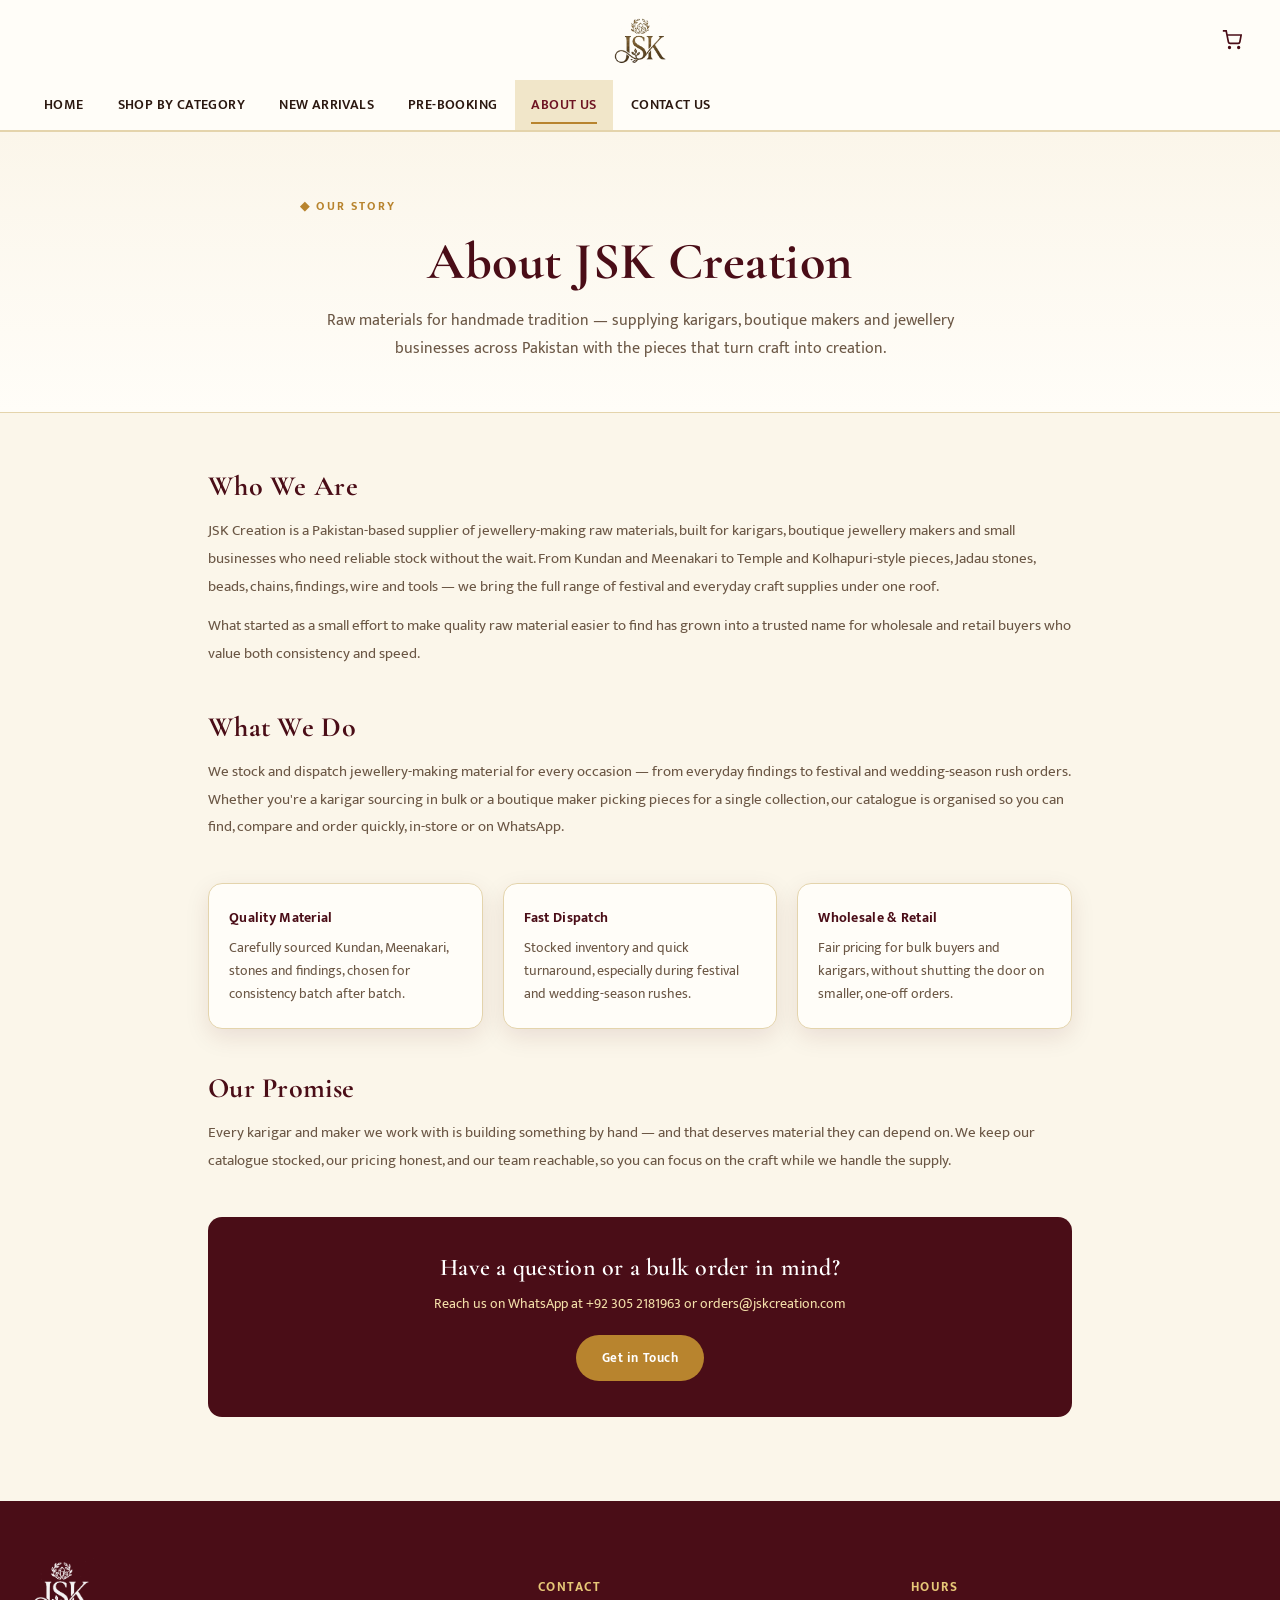
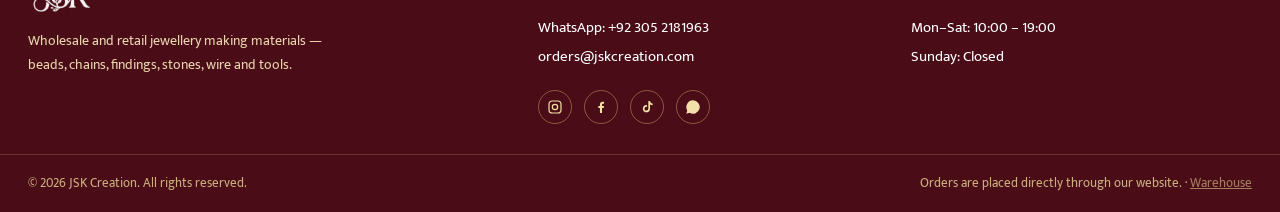
==== commit e56bd2e7: "Add files via upload" ====
--- a/about.html
+++ b/about.html
@@ -892,27 +892,6 @@
 }
 .about-values .val-card p{font-size:13.5px;line-height:1.7;color:var(--ink-soft);margin:0;}
 
-.about-stats{
-  display:grid;grid-template-columns:repeat(3,1fr);gap:20px;margin:28px 0 8px;
-}
-.about-stats .stat-card{
-  background:var(--paper);border:1px solid var(--line);border-radius:var(--radius);
-  padding:26px 20px;box-shadow:var(--shadow);text-align:center;
-}
-.about-stats .stat-card .num{
-  font-family:'Cormorant Garamond',serif;font-size:36px;font-weight:700;color:var(--maroon);line-height:1;
-}
-.about-stats .stat-card .lbl{
-  font-family:'Mukta',sans-serif;font-size:12.5px;font-weight:600;letter-spacing:.03em;
-  color:var(--ink-soft);text-transform:uppercase;margin-top:8px;
-}
-@media (max-width:720px){
-  .about-stats{grid-template-columns:1fr 1fr 1fr;gap:10px;}
-  .about-stats .stat-card{padding:16px 8px;}
-  .about-stats .stat-card .num{font-size:24px;}
-  .about-stats .stat-card .lbl{font-size:10px;margin-top:5px;}
-}
-
 .about-cta{
   background:var(--maroon-deep);border-radius:var(--radius);padding:36px 28px;text-align:center;
   color:var(--gold-pale);margin-top:8px;
@@ -977,21 +956,6 @@
     <h2>Who We Are</h2>
     <p>JSK Creation is a Pakistan-based supplier of jewellery-making raw materials, built for karigars, boutique jewellery makers and small businesses who need reliable stock without the wait. From Kundan and Meenakari to Temple and Kolhapuri-style pieces, Jadau stones, beads, chains, findings, wire and tools — we bring the full range of festival and everyday craft supplies under one roof.</p>
     <p>What started as a small effort to make quality raw material easier to find has grown into a trusted name for wholesale and retail buyers who value both consistency and speed.</p>
-  </div>
-
-  <div class="about-stats">
-    <div class="stat-card">
-      <div class="num">9+</div>
-      <div class="lbl">Years Experience</div>
-    </div>
-    <div class="stat-card">
-      <div class="num">200+</div>
-      <div class="lbl">Products</div>
-    </div>
-    <div class="stat-card">
-      <div class="num">100+</div>
-      <div class="lbl">Happy Customers</div>
-    </div>
   </div>
 
   <div class="about-block">
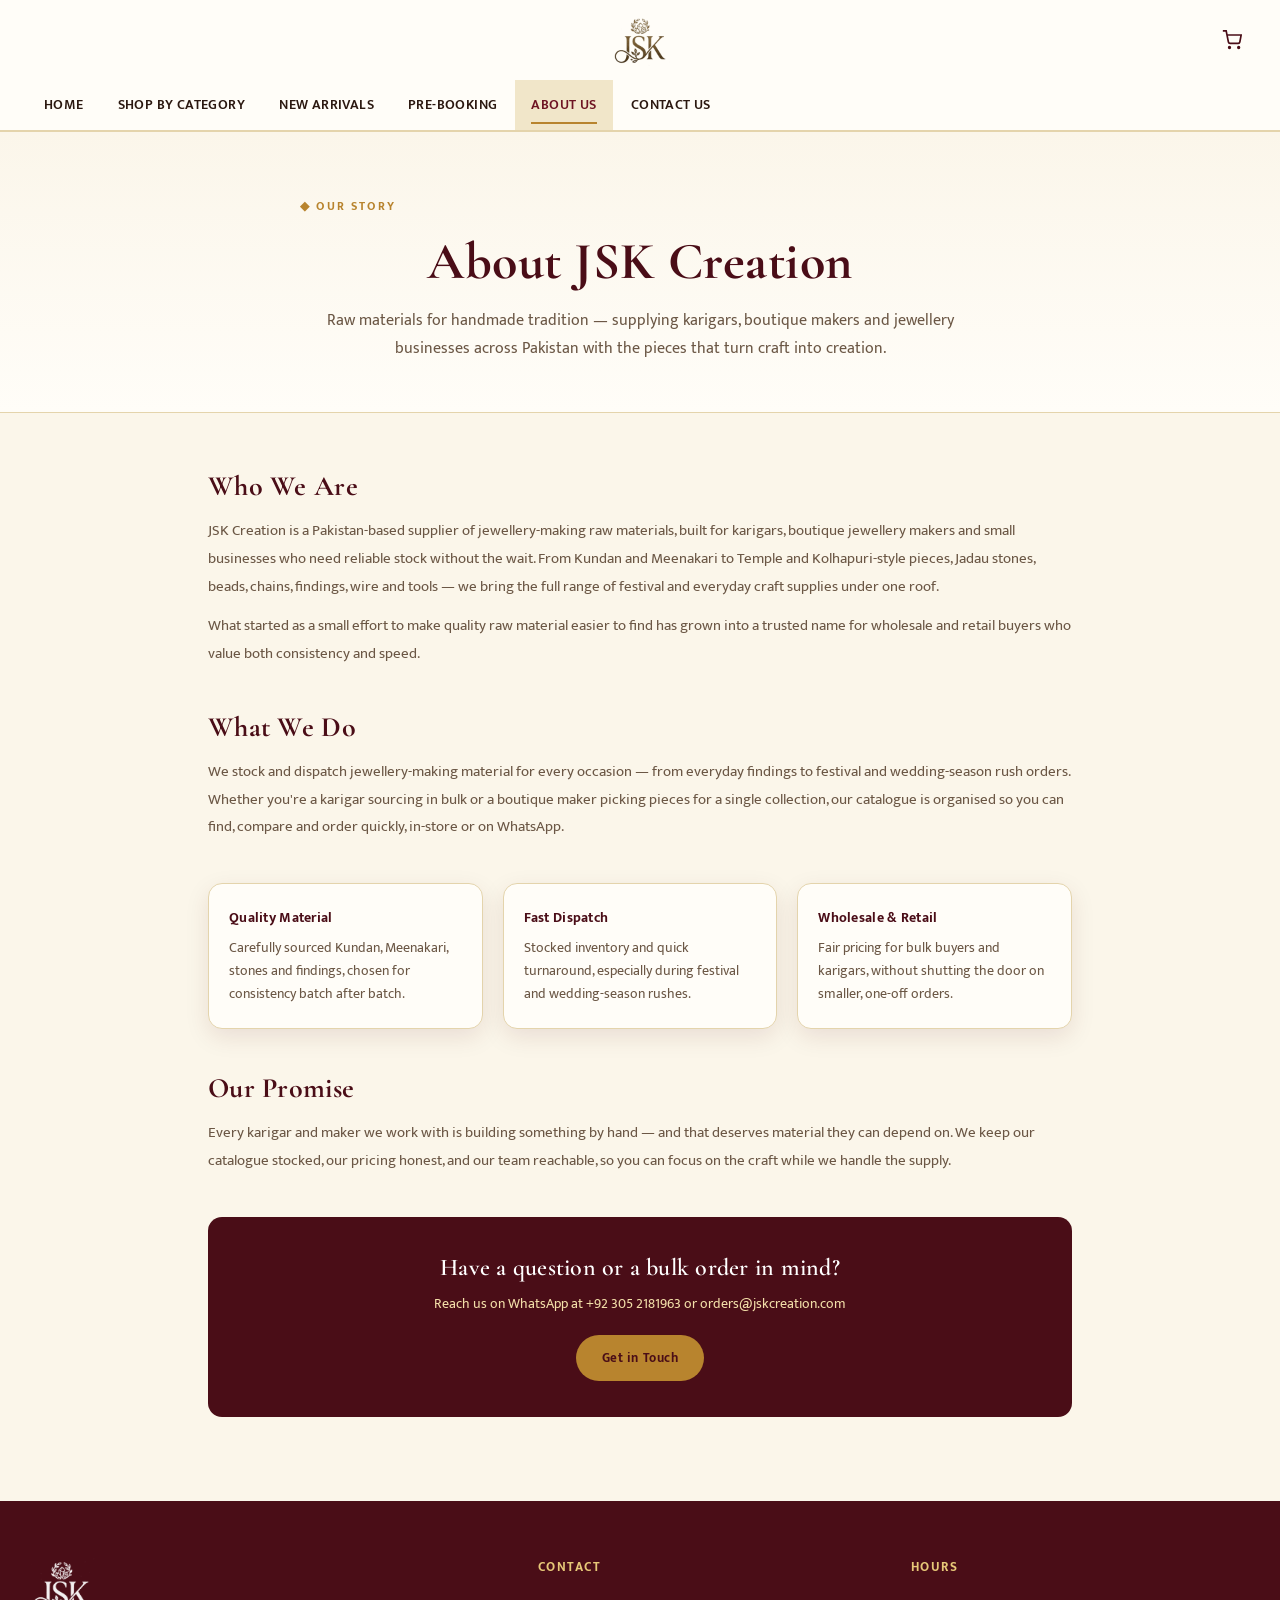
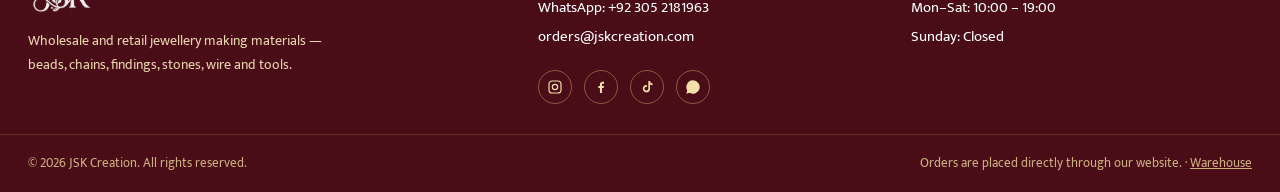
==== commit 06c04fd7: "Remove these files" ====
--- a/about.html
+++ b/about.html
@@ -3,6 +3,8 @@
 <head>
 <meta charset="UTF-8">
 <meta name="viewport" content="width=device-width, initial-scale=1.0">
+<meta name="description" content="About JSK Creation — a Pakistani supplier of kundan, meenakari, moti, beads, chains and findings for karigars, boutique makers and jewellery businesses.">
+<meta name="theme-color" content="#4A0D17">
 <title>About Us — JSK Creation | Jewellery Making Raw Materials, Pakistan</title>
 <link rel="icon" href="favicon.ico" sizes="any">
 <link rel="icon" type="image/png" sizes="32x32" href="favicon-32x32.png">
@@ -10,7 +12,9 @@
 <link rel="apple-touch-icon" sizes="180x180" href="apple-touch-icon.png">
 <link rel="icon" type="image/png" sizes="192x192" href="favicon-192.png">
 <link rel="preconnect" href="https://fonts.googleapis.com">
-<link href="https://fonts.googleapis.com/css2?family=Cormorant+Garamond:ital,wght@0,500;0,600;0,700;1,500&family=Mukta:wght@300;400;500;600;700&display=swap" rel="stylesheet">
+<link rel="preconnect" href="https://fonts.gstatic.com" crossorigin>
+<link rel="preload" as="style" href="https://fonts.googleapis.com/css2?family=Cormorant+Garamond:ital,wght@0,500;0,600;0,700;1,500&family=Mukta:wght@300;400;500;600;700&display=swap" onload="this.onload=null;this.rel='stylesheet'">
+<noscript><link rel="stylesheet" href="https://fonts.googleapis.com/css2?family=Cormorant+Garamond:ital,wght@0,500;0,600;0,700;1,500&family=Mukta:wght@300;400;500;600;700&display=swap"></noscript>
 <style>
 /* ============ TOKENS ============ */
 :root{
@@ -22,6 +26,7 @@
   --maroon-soft:#8C2233;
   --gold:#B8842E;
   --gold-light:#E7C878;
+  --gold-text:#85591A;
   --gold-pale:#F3DFA9;
   --green:#2E4A3B;
   --green-deep:#1C2F26;
@@ -157,11 +162,11 @@
 }
 .nav-item:hover .mega-panel, .nav-item:focus-within .mega-panel{display:grid;}
 .mega-panel-more{grid-template-columns:1fr;width:220px;padding:16px;}
-.mega-col h5{
+.mega-col .mega-title{
   font-family:'Mukta',sans-serif;font-size:12px;font-weight:700;letter-spacing:.08em;
   text-transform:uppercase;color:var(--maroon);margin-bottom:10px;display:flex;align-items:center;gap:6px;
 }
-.mega-col h5 .ic{width:15px;height:15px;color:var(--gold);flex:none;}
+.mega-col .mega-title .ic{width:15px;height:15px;color:var(--gold);flex:none;}
 .mega-col ul{list-style:none;margin:0;padding:0;}
 .mega-col li a{
   display:block;padding:5px 0;font-size:13.5px;color:var(--ink-soft);
@@ -381,7 +386,7 @@
 .quick-view-btn svg{width:13px;height:13px;}
 .card:hover .quick-view-btn{opacity:1;transform:translate(-50%,0);}
 .rating-row{display:flex;align-items:center;gap:6px;font-size:11.5px;color:var(--ink-soft);}
-.stars{display:flex;gap:1px;color:var(--gold);}
+.stars{display:flex;gap:1px;color:var(--gold-text);}
 .stars svg{width:12px;height:12px;}
 .card-name.clickable{cursor:pointer;transition:color 0.25s;transition-timing-function:var(--ease);}
 .card-name.clickable:hover{color:var(--maroon);}
@@ -515,7 +520,7 @@
 .footer-grid{
   display:grid;grid-template-columns:1.4fr 1fr 1fr;gap:32px;padding:56px 28px 30px;max-width:var(--maxw);margin:0 auto;
 }
-.footer-grid h5{color:var(--gold-light);font-family:'Mukta',sans-serif;font-size:12.5px;font-weight:700;letter-spacing:.12em;text-transform:uppercase;margin-bottom:16px;}
+.footer-grid h3{color:var(--gold-light);font-family:'Mukta',sans-serif;font-size:12.5px;font-weight:700;letter-spacing:.12em;text-transform:uppercase;margin-bottom:16px;}
 .footer-grid ul{list-style:none;margin:0;padding:0;display:flex;flex-direction:column;gap:9px;}
 .footer-grid ul a{font-size:13.5px;color:var(--gold-pale);opacity:.9;transition:opacity 0.25s;transition-timing-function:var(--ease);}
 .footer-grid ul a:hover{opacity:1;text-decoration:underline;}
@@ -546,7 +551,7 @@
   .wa-float{right:16px;bottom:16px;width:46px;height:46px;}
   .wa-float svg{width:22px;height:22px;}
 }
-.foot-admin-link{color:#8C7A56;opacity:.7;transition:opacity .25s ease;}
+.foot-admin-link{color:#CBAF7E;opacity:1;transition:opacity .25s ease;}
 .foot-admin-link:hover{opacity:1;color:#CBAF7E;}
 
 /* ============ CART DRAWER ============ */
@@ -645,11 +650,11 @@
 .cat-group{
   background:var(--white);border:1px solid var(--line);border-radius:14px;padding:20px 22px;
 }
-.cat-group h5{
+.cat-group .mega-title{
   font-family:'Mukta',sans-serif;font-size:13px;font-weight:700;letter-spacing:.06em;
   text-transform:uppercase;color:var(--maroon-deep);margin-bottom:14px;display:flex;align-items:center;gap:7px;
 }
-.cat-group h5 .ic{width:16px;height:16px;color:var(--gold);flex:none;}
+.cat-group .mega-title .ic{width:16px;height:16px;color:var(--gold);flex:none;}
 /* chips size themselves to their own text — no stretched / equal-width cells */
 .cat-group-chips{display:flex;flex-wrap:wrap;gap:10px;}
 .cat-chip{
@@ -675,7 +680,7 @@
 .pdp-info{padding:36px 0 24px 36px;border-left:1px solid var(--line);}
 .pdp-breadcrumb{font-size:12px;color:var(--ink-soft);margin-bottom:14px;}
 .pdp-breadcrumb a{color:var(--maroon);}
-.pdp-cat{font-size:11px;letter-spacing:.08em;text-transform:uppercase;color:var(--gold);font-weight:700;}
+.pdp-cat{font-size:11px;letter-spacing:.08em;text-transform:uppercase;color:var(--gold-text);font-weight:700;}
 .pdp-info h2{font-size:34px;font-style:italic;margin:6px 0 10px;line-height:1.15;}
 .pdp-rating{margin-bottom:12px;}
 .pdp-price{font-size:25px;font-weight:700;color:var(--maroon-deep);margin:6px 0 16px;}
@@ -771,16 +776,16 @@
     background:var(--paper);border:1px solid var(--line);border-radius:12px;
     overflow:hidden;margin:0 !important;padding:0;box-shadow:0 2px 8px rgba(74,13,23,.06);
   }
-  .mega-panel .mega-col h5{
+  .mega-panel .mega-col .mega-title{
     justify-content:space-between;margin:0;padding:14px 14px;font-size:12.5px;
     background:var(--ivory-deep);color:var(--maroon-deep);cursor:pointer;user-select:none;
   }
-  .mega-panel .mega-col h5::after{
+  .mega-panel .mega-col .mega-title::after{
     content:"";width:7px;height:7px;border-right:2px solid var(--maroon);border-bottom:2px solid var(--maroon);
     transform:rotate(45deg);transition:transform 0.35s ease;transition-timing-function:var(--ease);flex:none;margin-left:auto;
   }
-  .mega-panel .mega-col.cat-open h5{background:var(--gold-pale);}
-  .mega-panel .mega-col.cat-open h5::after{transform:rotate(-135deg);}
+  .mega-panel .mega-col.cat-open .mega-title{background:var(--gold-pale);}
+  .mega-panel .mega-col.cat-open .mega-title::after{transform:rotate(-135deg);}
   .mega-panel .mega-col ul{
     display:none;flex-wrap:wrap;gap:8px;padding:14px;background:var(--paper);
   }
@@ -886,7 +891,7 @@
   background:var(--paper);border:1px solid var(--line);border-radius:var(--radius);
   padding:22px 20px;box-shadow:var(--shadow);
 }
-.about-values .val-card h4{
+.about-values .val-card h3{
   font-family:'Mukta',sans-serif;font-size:14px;font-weight:700;color:var(--maroon-deep);
   margin:0 0 8px;letter-spacing:.02em;
 }
@@ -899,7 +904,7 @@
 .about-cta h3{font-family:'Cormorant Garamond',serif;color:#fff;font-size:24px;margin:0 0 10px;}
 .about-cta p{font-size:14px;color:var(--gold-pale);margin:0 0 20px;}
 .about-cta a{
-  display:inline-block;background:var(--gold);color:#fff;font-family:'Mukta',sans-serif;
+  display:inline-block;background:var(--gold);color:var(--maroon-deep);font-family:'Mukta',sans-serif;
   font-weight:700;font-size:13px;letter-spacing:.04em;padding:12px 26px;border-radius:999px;
   text-decoration:none;
 }
@@ -921,7 +926,7 @@
         <span class="hbg"><span></span><span></span><span></span></span>
       </button>
     </div>
-    <a href="index.html#top" class="logo"><img src="logo-mark.png" alt="JSK Creation" class="logo-mark"></a>
+    <a href="index.html#top" class="logo"><img src="logo-mark.png" alt="JSK Creation" class="logo-mark" width="60" height="52"></a>
     <div class="header-actions">
       <button class="icon-btn" id="cartToggle" aria-label="Open cart" onclick="window.location.href='index.html'">
         <svg viewBox="0 0 24 24" fill="none" stroke="currentColor" stroke-width="2"><circle cx="9" cy="21" r="1"/><circle cx="20" cy="21" r="1"/><path d="M1 1h4l2.68 13.39a2 2 0 0 0 2 1.61h9.72a2 2 0 0 0 2-1.61L23 6H6"/></svg>
@@ -942,6 +947,7 @@
   </nav>
 </header>
 
+<main id="main">
 <!-- ============ ABOUT HERO ============ -->
 <section class="about-hero">
   <p class="eyebrow">Our Story</p>
@@ -965,15 +971,15 @@
 
   <div class="about-values">
     <div class="val-card">
-      <h4>Quality Material</h4>
+      <h3>Quality Material</h3>
       <p>Carefully sourced Kundan, Meenakari, stones and findings, chosen for consistency batch after batch.</p>
     </div>
     <div class="val-card">
-      <h4>Fast Dispatch</h4>
+      <h3>Fast Dispatch</h3>
       <p>Stocked inventory and quick turnaround, especially during festival and wedding-season rushes.</p>
     </div>
     <div class="val-card">
-      <h4>Wholesale &amp; Retail</h4>
+      <h3>Wholesale &amp; Retail</h3>
       <p>Fair pricing for bulk buyers and karigars, without shutting the door on smaller, one-off orders.</p>
     </div>
   </div>
@@ -991,15 +997,17 @@
 
 </section>
 
+</main>
+
 <!-- ============ FOOTER ============ -->
 <footer id="contact">
   <div class="footer-grid">
     <div class="footer-brand">
-      <a href="index.html#top" class="logo footer-logo"><img src="logo-mark.png" alt="JSK Creation" class="logo-mark"></a>
+      <a href="index.html#top" class="logo footer-logo"><img src="logo-mark.png" alt="JSK Creation" class="logo-mark" width="60" height="52"></a>
       <p>Wholesale and retail jewellery making materials — beads, chains, findings, stones, wire and tools.</p>
     </div>
     <div class="footer-contact">
-      <h5>Contact</h5>
+      <h3>Contact</h3>
       <p>WhatsApp: +92 305 2181963</p>
       <p>orders@jskcreation.com</p>
       <div class="footer-social">
@@ -1010,7 +1018,7 @@
       </div>
     </div>
     <div class="footer-hours">
-      <h5>Hours</h5>
+      <h3>Hours</h3>
       <p>Mon–Sat: 10:00 – 19:00</p>
       <p>Sunday: Closed</p>
     </div>
